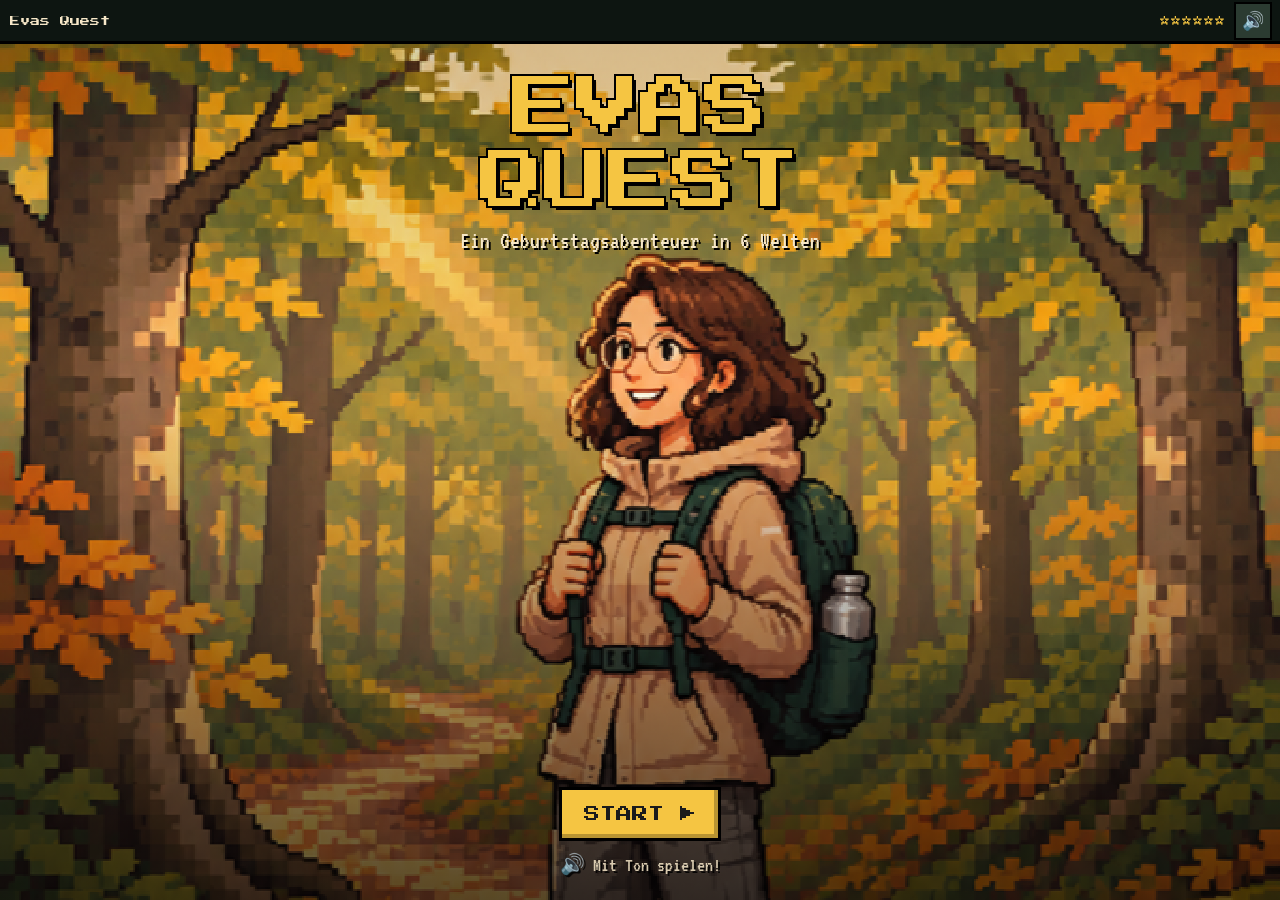
==== index.html @ 931974fe "Evas Quest: Geburtstagsspiel Co-Authored-By: Claude Opus 5.5 <noreply@anthropic.com>" ====
<!doctype html>
<html lang="de">
<head>
<meta charset="utf-8">
<meta name="viewport" content="width=device-width,initial-scale=1,maximum-scale=1,user-scalable=no,viewport-fit=cover">
<meta name="theme-color" content="#0d1511">
<title>Evas Quest</title>
<link rel="icon" href="data:image/svg+xml,<svg xmlns='http://www.w3.org/2000/svg' viewBox='0 0 100 100'><text y='.9em' font-size='90'>🎂</text></svg>">
<link rel="stylesheet" href="css/style.css">
<link rel="stylesheet" href="css/shell.css">
</head>
<body>
<div id="hud">
  <span class="title" id="hudTitle">Evas Quest</span>
  <span id="hudProgress"></span>
  <button class="btn small" id="devWin" hidden>⏭ Sieg</button>
  <button class="btn small ghost" id="devBtn" hidden>🛠</button>
  <button class="btn small" id="jokerBtn" hidden>⏭ Joker</button>
  <button class="iconbtn" id="muteBtn" aria-label="Ton an/aus">🔊</button>
</div>
<div id="stage"></div>
<div id="overlay"></div>

<script src="js/engine.js"></script>
<script src="js/content.js"></script>
<script src="js/games/bottles.js"></script>
<script src="js/games/runner.js"></script>
<script src="js/games/run_rhythm.js"></script>
<script src="js/games/flappy_party.js"></script>
<script src="js/games/landing.js"></script>
<script src="js/games/jump.js"></script>
<script src="js/disco.js"></script>
<script src="js/ads/ad_kniffel.js"></script>
<script src="js/ads/ad_tutto.js"></script>
<script src="js/games/finale_dance.js"></script>
<script src="js/games/finale_boss.js"></script>
<script src="js/games/finale_credits.js"></script>
<script src="js/shell.js"></script>
</body>
</html>
---- css/style.css ----
@import url('https://fonts.googleapis.com/css2?family=Press+Start+2P&family=VT323&display=swap');
:root{--bg:#14201a;--dark:#0d1511;--panel:#22352a;--line:#f6e7c8;--text:#f6e7c8;--accent:#f5c542;--red:#d94c3d;--green:#6fae4f;--hud:44px}
*{box-sizing:border-box;-webkit-tap-highlight-color:transparent}
html,body{margin:0;height:100%;background:var(--bg);color:var(--text);font-family:'VT323',monospace;font-size:22px;overflow:hidden;overscroll-behavior:none;-webkit-user-select:none;user-select:none}
.px{font-family:'Press Start 2P',monospace}
#hud{position:fixed;top:0;left:0;right:0;height:var(--hud);display:flex;align-items:center;gap:10px;padding:0 10px;background:var(--dark);border-bottom:3px solid #000;z-index:50;font-family:'Press Start 2P',monospace;font-size:10px}
#hud .title{flex:1;white-space:nowrap;overflow:hidden;text-overflow:ellipsis}
#stage{position:fixed;top:var(--hud);left:0;right:0;bottom:0;overflow:hidden}
.btn{font-family:'Press Start 2P',monospace;font-size:12px;color:#1b1b1b;background:var(--accent);border:0;padding:12px 16px;box-shadow:inset -4px -4px 0 rgba(0,0,0,.25),0 0 0 3px #000;cursor:pointer;image-rendering:pixelated}
.btn:active{transform:translateY(2px);box-shadow:inset 4px 4px 0 rgba(0,0,0,.25),0 0 0 3px #000}
.btn.ghost{background:#3a4a40;color:var(--text)}
.btn.small{font-size:9px;padding:8px 10px}
.iconbtn{font-size:18px;background:#2b3b31;border:0;color:var(--text);width:34px;height:34px;box-shadow:0 0 0 2px #000;cursor:pointer}
#toast{position:fixed;left:50%;bottom:24px;transform:translate(-50%,40px);opacity:0;background:#000c;border:3px solid var(--line);padding:10px 14px;font-family:'Press Start 2P',monospace;font-size:10px;transition:.25s;z-index:200;pointer-events:none;max-width:90vw;text-align:center;line-height:1.6}
#toast.show{opacity:1;transform:translate(-50%,0)}
.game-canvas{background:#000}
---- css/shell.css ----
#hudProgress{color:var(--accent);font-size:10px;letter-spacing:1px}
.screen{position:absolute;inset:0;display:flex;flex-direction:column;align-items:center;justify-content:center;padding:16px;text-align:center}
.game-root{position:absolute;inset:0}
.btn.big{font-size:16px;padding:16px 22px}
#overlay{position:fixed;inset:0;z-index:100;pointer-events:none;display:flex;align-items:center;justify-content:center;padding:16px}
#overlay.dim{background:rgba(0,0,0,.55);pointer-events:auto}
#overlay>*{pointer-events:auto}

/* ---------- title ---------- */
.title-screen{padding:0}
.title-bg{position:absolute;inset:0;background:linear-gradient(#2a4a3a,#14201a 60%,#3b2416);background-size:cover;background-position:center;image-rendering:pixelated}
.title-bg::after{content:'';position:absolute;inset:0;background:linear-gradient(rgba(0,0,0,.15),rgba(0,0,0,0) 40%,rgba(0,0,0,.65))}
.title-inner{position:relative;z-index:1;display:flex;flex-direction:column;align-items:center;height:100%;width:100%;justify-content:flex-start;padding:28px 16px calc(24px + env(safe-area-inset-bottom))}
.title-logo{font-size:clamp(34px,11vw,64px);line-height:1.15;color:var(--accent);text-shadow:4px 4px 0 #000,-2px -2px 0 #000,2px -2px 0 #000,-2px 2px 0 #000;animation:float 2.4s ease-in-out infinite}
.title-sub{font-size:24px;text-shadow:2px 2px 0 #000;margin-top:10px}
.title-actions{margin-top:auto;margin-bottom:14px;display:flex;flex-direction:column;gap:14px;align-items:center}
.title-hint{font-size:20px;opacity:.85;text-shadow:2px 2px 0 #000}
@keyframes float{50%{transform:translateY(-6px)}}

/* ---------- captcha (generic look, deliberately "real-ish") ---------- */
.captcha-screen{background:#eef1ee;color:#222;font-family:Roboto,Arial,sans-serif;font-size:16px}
.captcha-pre{max-width:320px;margin:0 0 20px;line-height:1.4}
.cap-box{display:flex;align-items:center;gap:12px;background:#f9f9f9;border:1px solid #d3d3d3;border-radius:3px;box-shadow:0 0 4px rgba(0,0,0,.08);padding:14px 12px;width:300px;transition:transform .35s}
.cap-box.dodge{animation:dodge .6s}
@keyframes dodge{30%{transform:translateX(90px) rotate(4deg)}60%{transform:translateX(-40px)}100%{transform:none}}
.cap-check{width:28px;height:28px;border:2px solid #c1c1c1;border-radius:2px;background:#fff;cursor:pointer;position:relative;flex:none}
.cap-check.loading{border-radius:50%;border:4px solid #4a90e2;border-top-color:transparent;animation:spin .8s linear infinite}
.cap-check.done{border:0}
.cap-check.done::after{content:'✔';color:#0a9d58;font-size:30px;position:absolute;left:0;top:-8px}
@keyframes spin{to{transform:rotate(360deg)}}
.cap-label{flex:1;text-align:left;font-size:15px}
.cap-logo{display:flex;flex-direction:column;align-items:center;font-size:9px;color:#555;line-height:1.3}
.cap-logo-icon{font-size:22px;color:#4a90e2}
.cap-logo small{font-size:8px;color:#999}
.cap-pop{background:#fff;color:#222;font-family:Roboto,Arial,sans-serif;width:min(360px,94vw);box-shadow:0 2px 12px rgba(0,0,0,.4);border:1px solid #ccc}
.cap-pop.shake{animation:shake .4s}
@keyframes shake{25%{transform:translateX(-8px)}50%{transform:translateX(8px)}75%{transform:translateX(-4px)}}
.cap-head{background:#4a90e2;color:#fff;margin:8px;padding:18px 16px;text-align:left;font-size:18px;line-height:1.3}
.cap-head small{display:block;font-size:13px;margin-top:6px;opacity:.9}
.cap-grid{display:grid;grid-template-columns:repeat(3,1fr);gap:4px;padding:0 8px}
.cap-tile{aspect-ratio:1;border:0;padding:0;cursor:pointer;position:relative;background-color:#ccc;background-repeat:no-repeat;transition:transform .12s}
.cap-tile.sel{transform:scale(.84)}
.cap-tile.sel::after{content:'✔';position:absolute;left:-6px;top:-6px;width:22px;height:22px;border-radius:50%;background:#4a90e2;color:#fff;font-size:13px;line-height:22px}
.cap-foot{display:flex;justify-content:space-between;align-items:center;border-top:1px solid #ddd;margin-top:8px;padding:8px}
.cap-icons{color:#777;font-size:18px;letter-spacing:6px}
.cap-ok{background:#4a90e2;color:#fff;border:0;border-radius:2px;padding:10px 18px;font-weight:700;font-size:14px;cursor:pointer}

/* ---------- permission prompt ---------- */
.notify-screen{background:#0d1511}
.notify-bg-text{font-size:12px;opacity:.5;animation:blink 1s steps(2) infinite}
@keyframes blink{50%{opacity:.15}}
.perm{background:#fff;color:#222;font-family:Roboto,Arial,sans-serif;font-size:15px;width:min(330px,92vw);border-radius:8px;box-shadow:0 4px 20px rgba(0,0,0,.5);padding:16px;text-align:left;align-self:flex-start;margin-top:40px}
.perm-site{font-size:13px;color:#555;margin-bottom:10px}
.perm-row{font-size:16px;margin-bottom:8px}
.perm-small{font-size:12px;color:#777;margin-bottom:14px;line-height:1.4}
.perm-btns{display:flex;justify-content:flex-end;gap:10px}

/* ---------- map ---------- */
.map-ui{position:absolute;left:0;right:0;bottom:0;padding:10px 16px calc(14px + env(safe-area-inset-bottom));display:flex;flex-direction:column;align-items:center;gap:8px;background:linear-gradient(transparent,rgba(0,0,0,.75) 35%);pointer-events:none}
.map-ui .btn{pointer-events:auto}
.map-label{font-size:10px;text-shadow:2px 2px 0 #000;line-height:1.5}

/* ---------- level card ---------- */
.card-screen{background:radial-gradient(circle at 50% 40%,#2c4a36,#0d1511)}
.card{background:var(--panel);border:4px solid #000;box-shadow:inset 0 0 0 3px var(--line),8px 8px 0 #000;padding:22px 18px;max-width:360px;display:flex;flex-direction:column;gap:14px;align-items:center}
.card-world{font-size:10px;color:var(--accent)}
.card-title{font-size:16px;line-height:1.5}
.card p{margin:0;font-size:22px;line-height:1.15}
.stars{color:var(--accent);font-size:20px;letter-spacing:4px}
.win-card .card-title{color:var(--accent);animation:float 1.6s ease-in-out infinite}

/* ---------- ads ---------- */
.ad-screen{background:#fff;color:#111;font-family:Helvetica,Arial,sans-serif;justify-content:flex-start;padding:0;overflow-y:auto}
.ad-screen.wir{background:#fff8e7}
.ad-top{width:100%;display:flex;gap:6px;align-items:center;padding:8px 10px;font-size:11px}
.ad-badge{background:#f5c542;color:#000;padding:3px 6px;border-radius:3px;font-weight:700}
.ad-badge.ki{background:linear-gradient(90deg,#8a5bd9,#4a90e2);color:#fff}
.ad-badge.wir{background:#ddd}
.ad-timer{margin-left:auto;width:26px;height:26px;border-radius:50%;background:#000;color:#fff;display:flex;align-items:center;justify-content:center;font-weight:700}
.ad-visual{width:100%;max-width:440px;aspect-ratio:1;max-height:46vh;display:flex;align-items:center;justify-content:center;overflow:hidden;background:#111}
.ad-visual img{width:100%;height:100%;object-fit:cover;image-rendering:pixelated;animation:zoom 6s ease-out forwards}
.wir .ad-visual img{image-rendering:auto}
@keyframes zoom{from{transform:scale(1)}to{transform:scale(1.12)}}
.ad-emoji{font-size:140px;animation:float 1.5s ease-in-out infinite}
.ad-copy{padding:12px 18px;display:flex;flex-direction:column;gap:6px;align-items:center;max-width:440px}
.ad-brand{font-weight:900;letter-spacing:3px;font-size:13px;color:#8a5bd9}
.wir .ad-brand{color:#b5651d}
.ad-head{font-size:26px;font-weight:900;line-height:1.1}
.ad-sub{font-size:15px;line-height:1.35;color:#444}
.ad-price{font-size:14px;font-weight:700;color:#d94c3d}
.ad-cta{background:#111;color:#fff;border:0;border-radius:24px;padding:12px 26px;font-size:16px;font-weight:700;margin-top:6px;cursor:pointer}
.ad-progress{position:absolute;left:0;right:0;top:0;height:3px;background:#eee}
.ad-progress div{height:100%;width:0;background:#f5c542}
.ad-skip{position:fixed;right:12px;bottom:calc(18px + env(safe-area-inset-bottom));background:rgba(0,0,0,.8);color:#fff;border:1px solid #fff;padding:12px 16px;font-size:15px;cursor:pointer;z-index:5}
.ad-skip:disabled{opacity:.6;cursor:default}
.ad-fine{font-size:10px;color:#888;padding:4px 0 70px}

/* ---------- finale ---------- */
.finale-screen{padding:0;background:#1a1030;justify-content:flex-start}
.confetti{position:absolute;inset:0;width:100%;height:100%;pointer-events:none;image-rendering:pixelated;z-index:3}
.finale-scroll{position:absolute;inset:0;overflow-y:auto;display:flex;flex-direction:column;align-items:center;padding-bottom:40px}
.finale-hero{width:100%;max-width:560px;aspect-ratio:3/2;background-size:cover;background-position:center;image-rendering:pixelated;flex:none;border-bottom:4px solid #000}
.finale-title{font-size:clamp(18px,6.5vw,34px);line-height:1.45;margin:18px 12px 8px;color:var(--accent);text-shadow:3px 3px 0 #000;display:flex;flex-direction:column}
.finale-title span{animation:pop .6s backwards}
.finale-title span:nth-child(2){animation-delay:.3s}.finale-title span:nth-child(3){animation-delay:.6s}
.finale-title .name{color:#f2a7b8;font-size:1.4em;animation:pop .6s .9s backwards,float 2s 1.5s ease-in-out infinite}
@keyframes pop{from{transform:scale(0);opacity:0}70%{transform:scale(1.2)}}
.finale-msg{max-width:420px;padding:0 20px;font-size:23px;line-height:1.15}
.finale-msg p{margin:10px 0}
.finale-from{font-size:24px;color:var(--accent);margin:10px 0 18px}
.finale-gallery{display:flex;flex-wrap:wrap;gap:8px;justify-content:center;padding:0 12px;max-width:560px}
.finale-gallery img{width:min(260px,44vw);border:4px solid #fff;box-shadow:4px 4px 0 #000;transform:rotate(-2deg)}
.finale-gallery img:nth-child(even){transform:rotate(2deg)}
.finale-actions{display:flex;flex-direction:column;gap:12px;align-items:center;margin-top:24px}

/* ---------- gift + disco ---------- */
.gift-wrap{display:flex;flex-direction:column;align-items:center;cursor:pointer;padding:6px}
.gift-cv{width:160px;height:160px;image-rendering:pixelated;animation:giftshake 1.4s infinite;transform-origin:50% 90%}
.gift-wrap.open .gift-cv{animation:giftpop .5s}
.gift-wrap.open .gift-hint{display:none}
.gift-hint{font-size:10px;color:var(--accent);margin-top:4px;animation:float 1.2s ease-in-out infinite}
@keyframes giftshake{0%,55%,100%{transform:none}60%{transform:rotate(-8deg)}65%{transform:rotate(8deg)}70%{transform:rotate(-6deg)}75%{transform:rotate(6deg)}80%{transform:rotate(0) translateY(-6px)}85%{transform:none}}
@keyframes giftpop{0%{transform:scale(1)}40%{transform:scale(1.25) translateY(-10px)}100%{transform:scale(1)}}
.gift-reveal{display:flex;flex-direction:column;align-items:center;gap:18px;margin:6px 12px 10px}
.gift-reveal[hidden]{display:none}
.gift-text{font-size:12px;line-height:1.8;color:#fff;text-shadow:2px 2px 0 #000;animation:pop .6s backwards}
.gift-text span{display:inline-block;margin-top:6px;font-size:clamp(14px,4.6vw,20px);color:#3fe0ff;text-shadow:2px 2px 0 #000,0 0 10px #ff3fa4}
.party-btn{background:#ff3fa4;color:#fff;font-size:15px;animation:pop .6s .3s backwards,float 1.6s 1s ease-in-out infinite}
.disco-root{position:absolute;inset:0;z-index:20;background:#05030a}
.disco-close{position:absolute;top:8px;right:8px;z-index:2;font-size:12px;padding:8px 10px;background:#2b2236;color:#fff}
.finale-gift{display:flex;flex-direction:column;align-items:center;margin:0 0 22px}

.ad-screen.playable .ad-visual{position:relative;background:#0d1511;aspect-ratio:auto;height:min(58vh,440px);max-height:none}
.ad-screen.play{background:#f3f0ff}

.dev-menu{background:var(--panel);border:4px solid #000;box-shadow:inset 0 0 0 3px var(--line);padding:14px;width:min(380px,94vw);max-height:86vh;display:flex;flex-direction:column;gap:10px}
.dev-title{font-size:12px;color:var(--accent);text-align:center}
.dev-list{overflow-y:auto;display:flex;flex-direction:column;gap:8px;padding:4px}
.dev-item{text-align:left;line-height:1.5}

.bonus-title{font-size:9px;color:var(--accent);margin-top:6px}
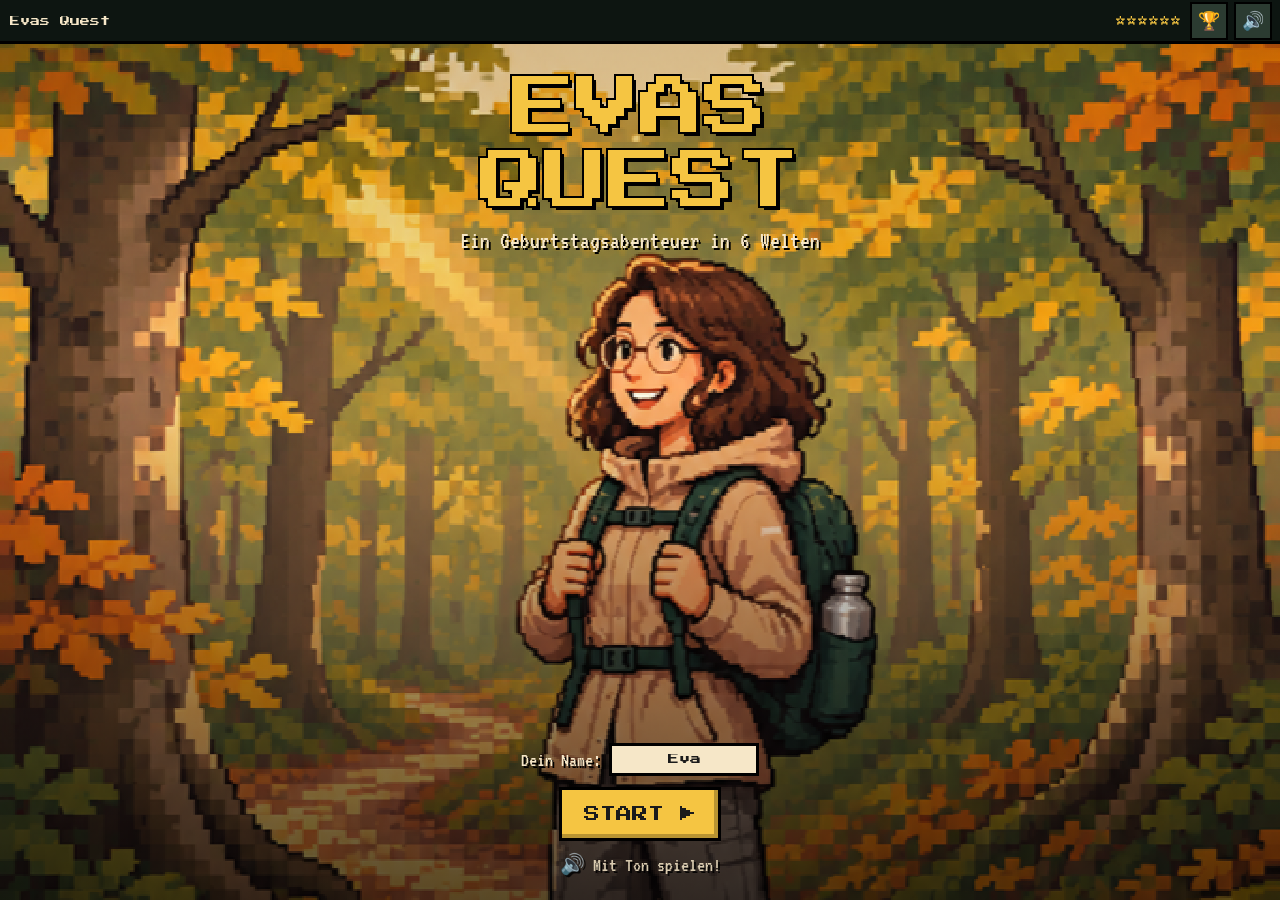
==== commit c695688b: "Live-Bestenliste, Namensfeld, Benachrichtigungs-Prompt bei beiden Knöpfen Co-Authored-By: Claude Opu" ====
--- a/index.html
+++ b/index.html
@@ -16,6 +16,7 @@
   <button class="btn small" id="devWin" hidden>⏭ Sieg</button>
   <button class="btn small ghost" id="devBtn" hidden>🛠</button>
   <button class="btn small" id="jokerBtn" hidden>⏭ Joker</button>
+  <button class="iconbtn" id="scoreBtn" aria-label="Bestenliste">🏆</button>
   <button class="iconbtn" id="muteBtn" aria-label="Ton an/aus">🔊</button>
 </div>
 <div id="stage"></div>
--- a/css/shell.css
+++ b/css/shell.css
@@ -139,3 +139,23 @@
 .dev-item{text-align:left;line-height:1.5}
 
 .bonus-title{font-size:9px;color:var(--accent);margin-top:6px}
+
+/* ---------- name + highscores ---------- */
+.name-row{font-size:20px;text-shadow:2px 2px 0 #000;display:flex;gap:8px;align-items:center}
+.name-row input{font-family:'Press Start 2P',monospace;font-size:11px;width:150px;padding:8px;border:3px solid #000;background:var(--line);color:#1b1b1b;text-align:center}
+.win-time{font-size:22px;line-height:1.2}
+.win-time b{color:var(--accent);font-weight:400}
+#rankLine{font-size:19px;opacity:.9}
+.board{background:var(--panel);border:4px solid #000;box-shadow:inset 0 0 0 3px var(--line),8px 8px 0 #000;padding:14px;width:min(400px,94vw);max-height:88vh;display:flex;flex-direction:column;gap:10px}
+.board-title{font-size:13px;color:var(--accent);text-align:center}
+.board-tabs{display:flex;gap:6px;overflow-x:auto;padding-bottom:4px}
+.board-tabs button{flex:none;font-family:'VT323',monospace;font-size:18px;border:0;padding:6px 8px;background:#2b3b31;color:var(--text);box-shadow:0 0 0 2px #000;cursor:pointer}
+.board-tabs button.on{background:var(--accent);color:#111}
+.board-list{list-style:none;margin:0;padding:0;overflow-y:auto;min-height:120px}
+.board-list li{display:flex;gap:10px;align-items:center;padding:5px 6px;font-size:22px;border-bottom:2px dashed #ffffff22}
+.board-list li.me{background:#f5c54233}
+.board-list li.empty{opacity:.7;justify-content:center}
+.board-list .rk{width:34px;text-align:center}
+.board-list .nm{flex:1;overflow:hidden;text-overflow:ellipsis;white-space:nowrap}
+.board-list .tm{color:var(--accent)}
+.board-foot{font-size:16px;opacity:.75;text-align:center}
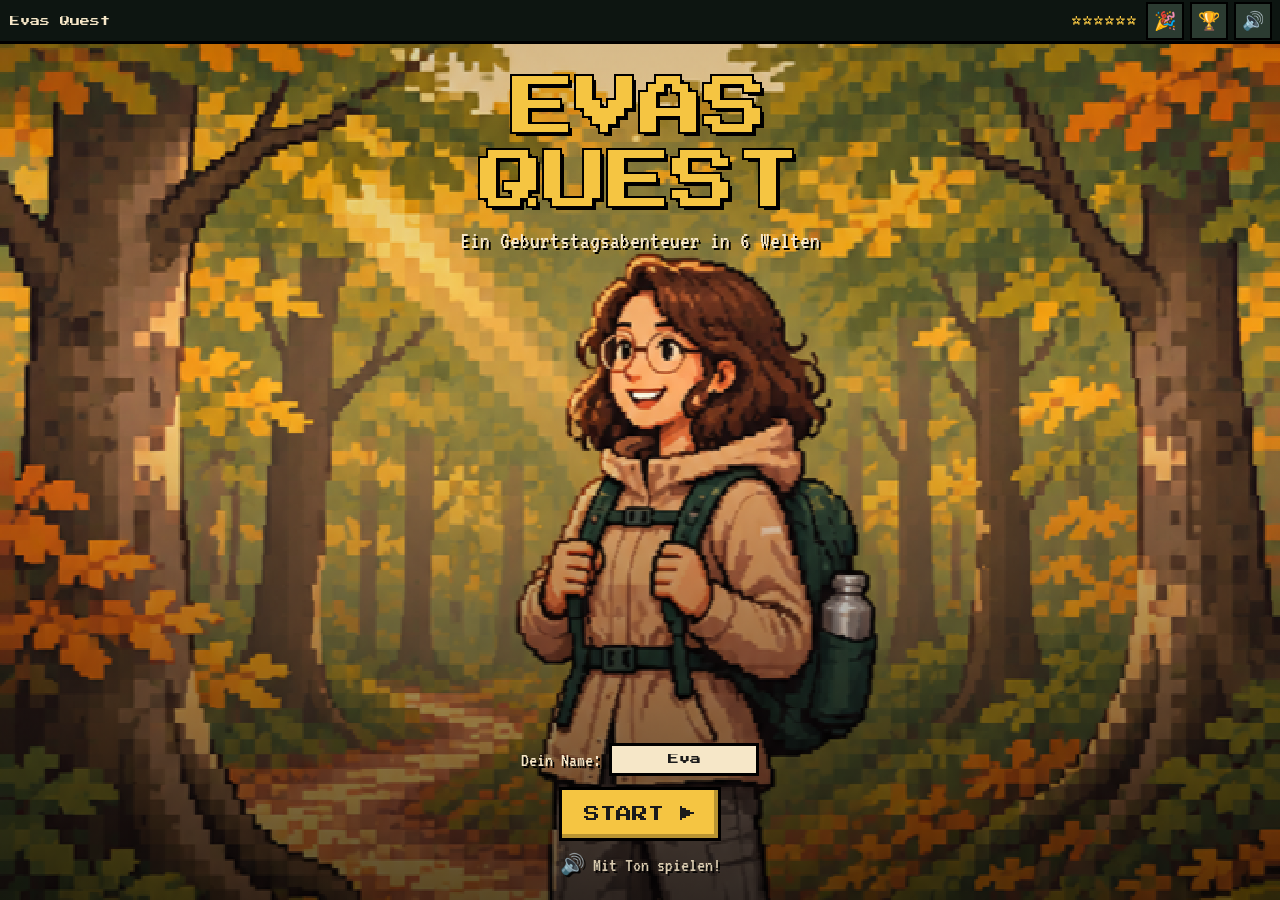
==== commit 95152d88: "Konfetti: 🎉-Knopf überall + Konfetti-Explosion nach jeder Welt Co-Authored-By: Claude Opus 5.5 <nore" ====
--- a/index.html
+++ b/index.html
@@ -16,11 +16,13 @@
   <button class="btn small" id="devWin" hidden>⏭ Sieg</button>
   <button class="btn small ghost" id="devBtn" hidden>🛠</button>
   <button class="btn small" id="jokerBtn" hidden>⏭ Joker</button>
+  <button class="iconbtn" id="confettiBtn" aria-label="Konfetti werfen">🎉</button>
   <button class="iconbtn" id="scoreBtn" aria-label="Bestenliste">🏆</button>
   <button class="iconbtn" id="muteBtn" aria-label="Ton an/aus">🔊</button>
 </div>
 <div id="stage"></div>
 <div id="overlay"></div>
+<canvas id="confettiLayer"></canvas>
 
 <script src="js/engine.js"></script>
 <script src="js/content.js"></script>
--- a/css/shell.css
+++ b/css/shell.css
@@ -159,3 +159,5 @@
 .board-list .nm{flex:1;overflow:hidden;text-overflow:ellipsis;white-space:nowrap}
 .board-list .tm{color:var(--accent)}
 .board-foot{font-size:16px;opacity:.75;text-align:center}
+
+#confettiLayer{position:fixed;inset:0;width:100%;height:100%;pointer-events:none;z-index:150;image-rendering:pixelated}
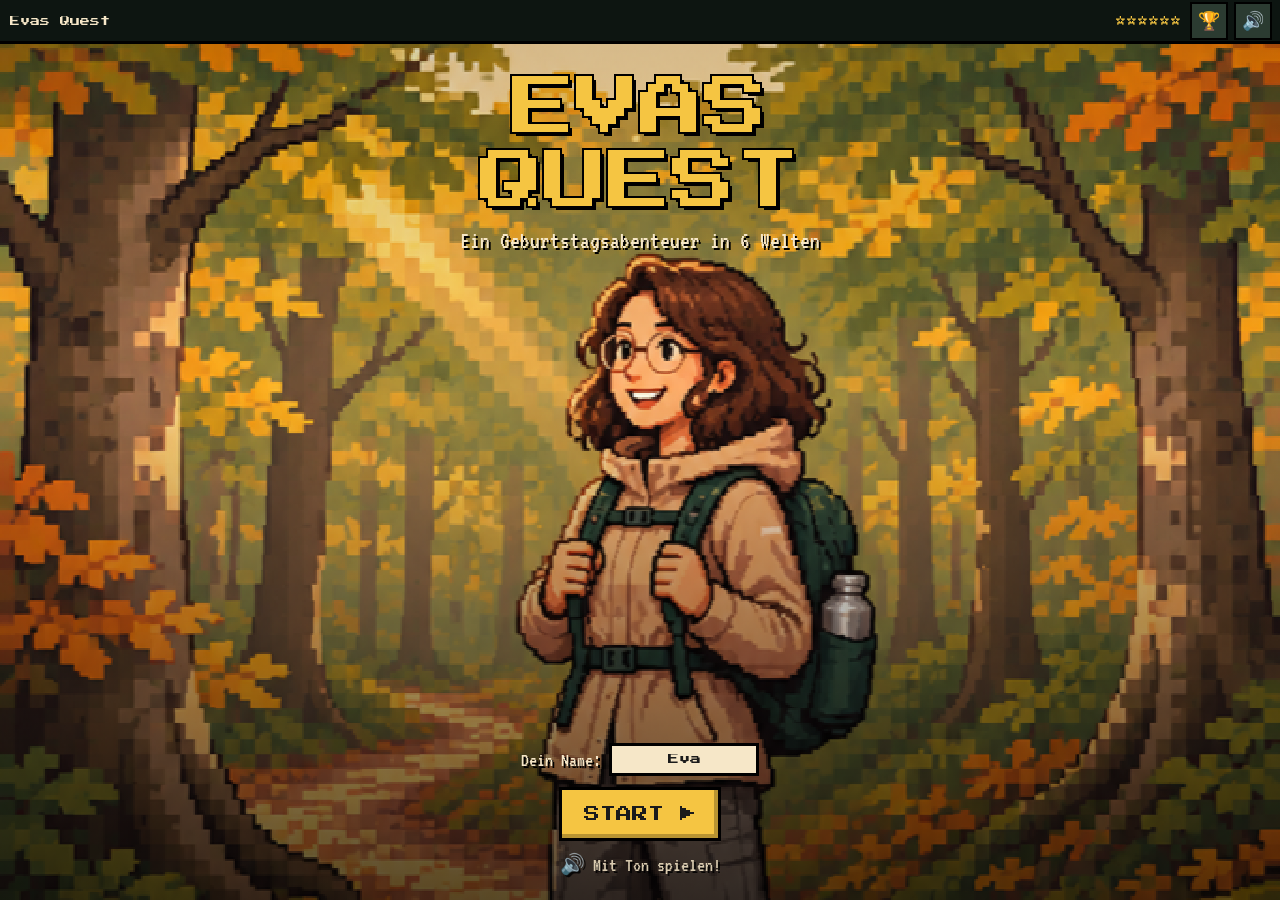
==== commit 361604c5: "Konfetti-Knopf wieder raus (Konfetti kommt in die Spiele) Co-Authored-By: Claude Opus 5.5 <noreply@a" ====
--- a/index.html
+++ b/index.html
@@ -16,7 +16,6 @@
   <button class="btn small" id="devWin" hidden>⏭ Sieg</button>
   <button class="btn small ghost" id="devBtn" hidden>🛠</button>
   <button class="btn small" id="jokerBtn" hidden>⏭ Joker</button>
-  <button class="iconbtn" id="confettiBtn" aria-label="Konfetti werfen">🎉</button>
   <button class="iconbtn" id="scoreBtn" aria-label="Bestenliste">🏆</button>
   <button class="iconbtn" id="muteBtn" aria-label="Ton an/aus">🔊</button>
 </div>
